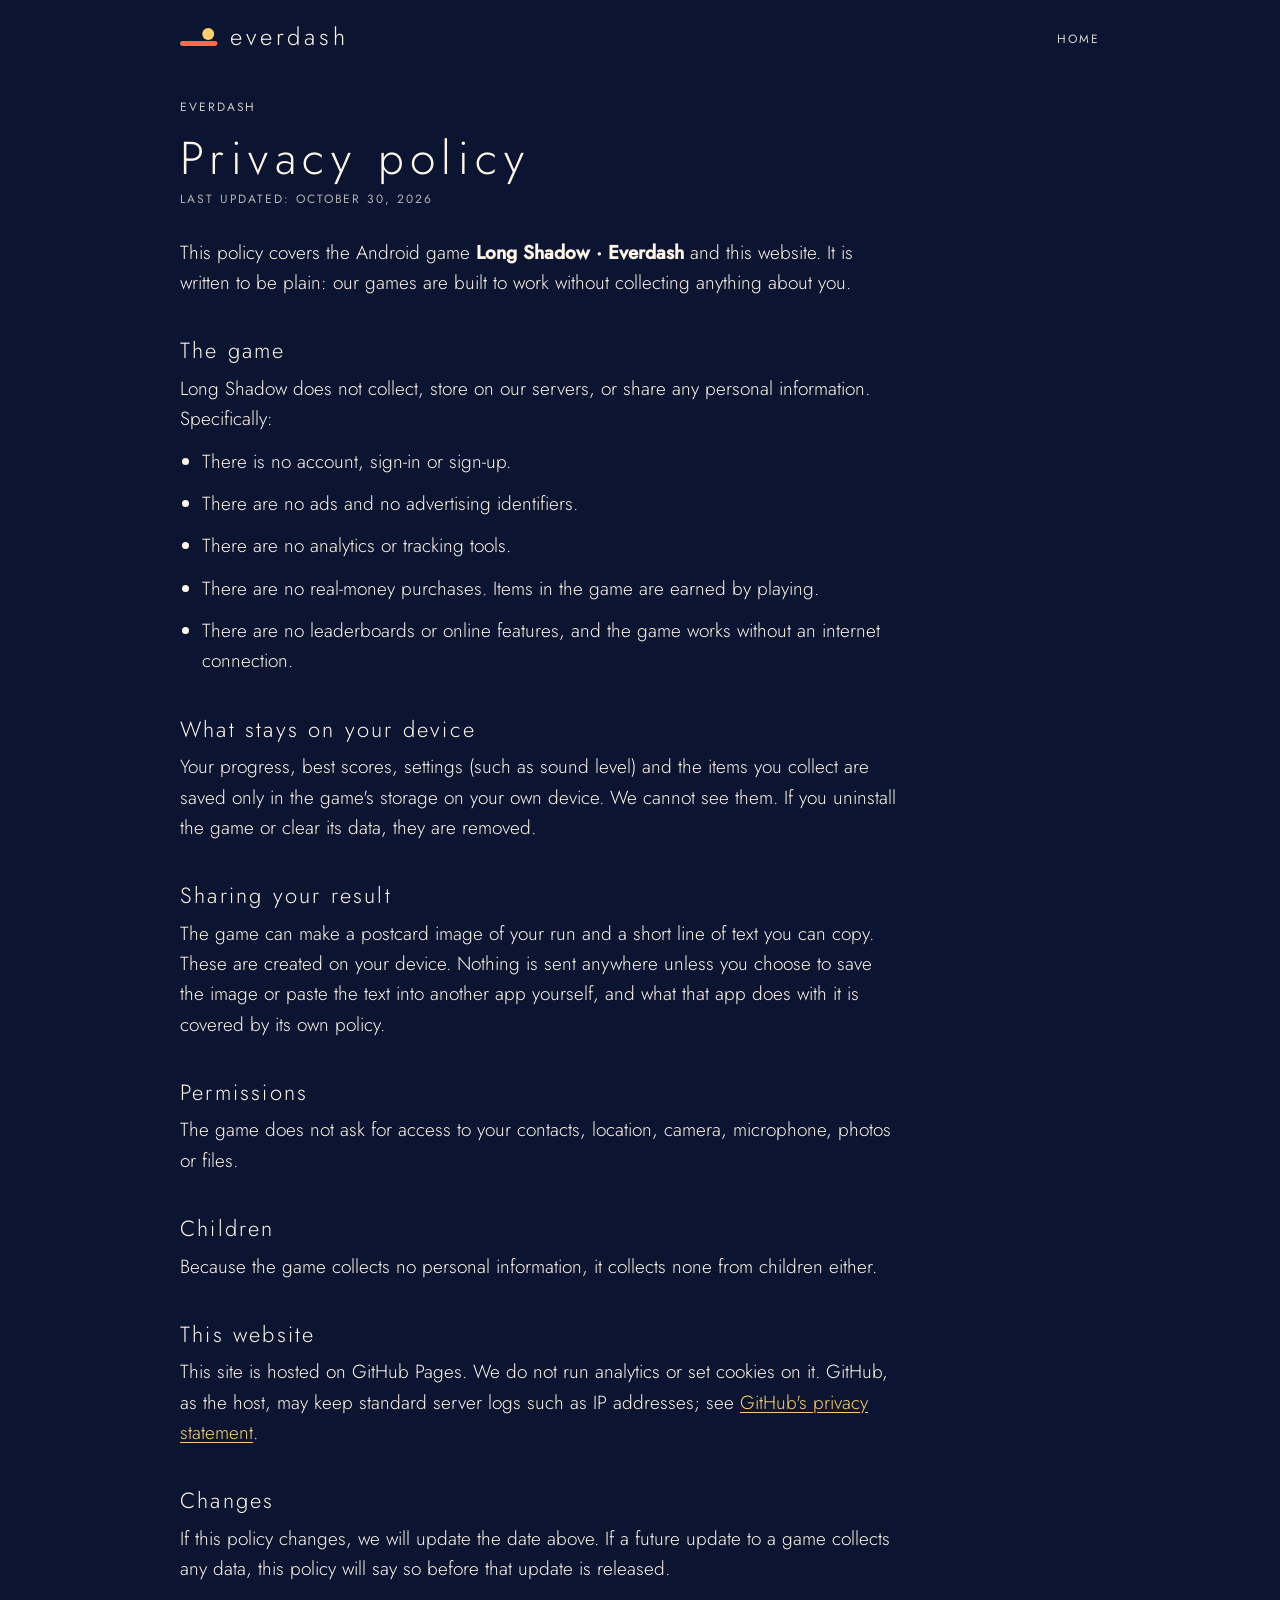
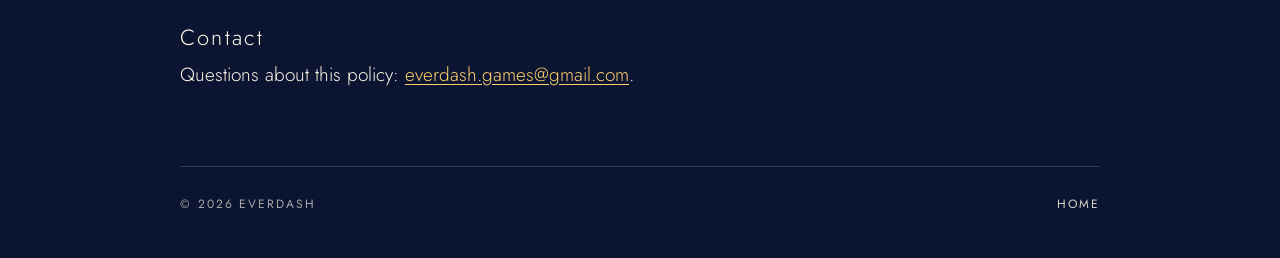
==== privacy.html @ f251dfa6 "Add files via upload" ====
<!doctype html>
<html lang="en">
<head>
<meta charset="utf-8">
<meta name="viewport" content="width=device-width,initial-scale=1">
<meta name="theme-color" content="#0B1430">
<title>Privacy policy · Everdash</title>
<meta name="description" content="Privacy policy for Everdash and the game Long Shadow. The game collects no personal data.">
<link rel="icon" href="favicon.svg" type="image/svg+xml">
<link rel="stylesheet" href="style.css">
</head>
<body>
<div class="wrap">
  <header class="top">
    <a class="brand" href="./" aria-label="Everdash home">
      <svg viewBox="0 0 140 76" aria-hidden="true"><rect x="0" y="52" width="138" height="18" rx="9" fill="#FF6B4A"/><circle cx="104" cy="26" r="22" fill="#FFCF6A"/></svg>
      <span>everdash</span>
    </a>
    <nav><a href="./">Home</a></nav>
  </header>

  <main class="doc">
    <p class="label">Everdash</p>
    <h1>Privacy policy</h1>
    <p class="meta">Last updated: October 30, 2026</p>

    <p>This policy covers the Android game <strong>Long Shadow · Everdash</strong> and this website. It is written to be plain: our games are built to work without collecting anything about you.</p>

    <h2>The game</h2>
    <p>Long Shadow does not collect, store on our servers, or share any personal information. Specifically:</p>
    <ul>
      <li>There is no account, sign-in or sign-up.</li>
      <li>There are no ads and no advertising identifiers.</li>
      <li>There are no analytics or tracking tools.</li>
      <li>There are no real-money purchases. Items in the game are earned by playing.</li>
      <li>There are no leaderboards or online features, and the game works without an internet connection.</li>
    </ul>

    <h2>What stays on your device</h2>
    <p>Your progress, best scores, settings (such as sound level) and the items you collect are saved only in the game's storage on your own device. We cannot see them. If you uninstall the game or clear its data, they are removed.</p>

    <h2>Sharing your result</h2>
    <p>The game can make a postcard image of your run and a short line of text you can copy. These are created on your device. Nothing is sent anywhere unless you choose to save the image or paste the text into another app yourself, and what that app does with it is covered by its own policy.</p>

    <h2>Permissions</h2>
    <p>The game does not ask for access to your contacts, location, camera, microphone, photos or files.</p>

    <h2>Children</h2>
    <p>Because the game collects no personal information, it collects none from children either.</p>

    <h2>This website</h2>
    <p>This site is hosted on GitHub Pages. We do not run analytics or set cookies on it. GitHub, as the host, may keep standard server logs such as IP addresses; see <a href="https://docs.github.com/en/site-policy/privacy-policies/github-general-privacy-statement">GitHub's privacy statement</a>.</p>

    <h2>Changes</h2>
    <p>If this policy changes, we will update the date above. If a future update to a game collects any data, this policy will say so before that update is released.</p>

    <h2>Contact</h2>
    <p>Questions about this policy: <a href="mailto:everdash.games@gmail.com">everdash.games@gmail.com</a>.</p>
  </main>

  <footer>
    <p class="label">&copy; 2026 Everdash</p>
    <a href="./">Home</a>
  </footer>
</div>
</body>
</html>
---- style.css ----
/* Everdash site: Jost only, Night / Ink / Paper, Coral for buttons, Gold for suns */
@font-face{font-family:'Jost';font-weight:300;font-style:normal;font-display:swap;src:url(fonts/jost-latin-300-normal.woff2) format('woff2')}
@font-face{font-family:'Jost';font-weight:400;font-style:normal;font-display:swap;src:url(fonts/jost-latin-400-normal.woff2) format('woff2')}
@font-face{font-family:'Jost';font-weight:500;font-style:normal;font-display:swap;src:url(fonts/jost-latin-500-normal.woff2) format('woff2')}
:root{--night:#0B1430;--ink:#1C264A;--paper:#FFF6E8;--coral:#FF6B4A;--gold:#FFCF6A;color-scheme:dark}
*{box-sizing:border-box}
html{-webkit-text-size-adjust:100%}
body{margin:0;background:var(--night);color:var(--paper);font-family:'Jost','Avenir Next','Segoe UI',system-ui,sans-serif;font-weight:300;font-size:19px;line-height:1.6}
a{color:var(--gold);text-underline-offset:3px}
a:hover{color:var(--paper)}
.wrap{max-width:960px;margin:0 auto;padding:0 20px}
.label{font-size:12px;font-weight:400;letter-spacing:.16em;text-transform:uppercase;opacity:.8;margin:0}
h1,h2{font-weight:300;letter-spacing:.14em;line-height:1.15;margin:0}
h1{font-size:clamp(34px,8vw,56px)}
h2{font-size:clamp(26px,5.5vw,38px)}
/* top bar */
.top{display:flex;justify-content:space-between;align-items:center;padding:22px 0}
.brand{display:flex;align-items:center;gap:12px;text-decoration:none;color:var(--paper)}
.brand svg{width:38px;height:auto;display:block}
.brand span{font-weight:300;font-size:24px;letter-spacing:.16em;line-height:1}
.top nav a{font-size:12px;font-weight:400;letter-spacing:.16em;text-transform:uppercase;color:var(--paper);text-decoration:none;margin-left:22px;opacity:.85}
.top nav a:hover{opacity:1;color:var(--gold)}
/* hero */
.hero{padding:clamp(48px,10vw,110px) 0 clamp(40px,8vw,80px)}
.hero p.lede{max-width:34ch;font-size:clamp(20px,3.4vw,26px);margin:22px 0 0}
.hero .logo-big{width:clamp(110px,22vw,170px);height:auto;margin-bottom:32px;display:block}
/* game card */
.game{background:var(--ink);border-radius:28px;padding:clamp(24px,5vw,48px);display:grid;grid-template-columns:1fr;gap:32px;margin-bottom:56px}
@media(min-width:760px){.game{grid-template-columns:1.1fr 1fr;align-items:center}}
.game h2{margin:10px 0 14px}
.game p{margin:0 0 14px;max-width:44ch}
.pill{display:inline-block;font-weight:500;font-size:12px;letter-spacing:.16em;text-transform:uppercase;color:var(--night);background:var(--coral);border-radius:999px;padding:16px 28px;margin-top:10px;text-decoration:none}
.pill[aria-disabled=true]{cursor:default}
a.pill:hover{color:var(--night);filter:brightness(1.07)}
.facts{list-style:none;padding:0;margin:18px 0 0;display:flex;flex-wrap:wrap;gap:8px 18px}
.facts li{font-size:12px;font-weight:400;letter-spacing:.16em;text-transform:uppercase;color:var(--gold)}
.shots{display:flex;gap:12px;justify-content:center}
.shots img{width:31%;max-width:190px;height:auto;border-radius:16px;display:block}
.shots img:nth-child(2){margin-top:22px}
/* about + contact */
.cols{display:grid;grid-template-columns:1fr;gap:36px;padding-bottom:64px}
@media(min-width:760px){.cols{grid-template-columns:1fr 1fr}}
.cols h2{font-size:clamp(22px,4.5vw,30px);margin:10px 0 14px}
.cols p{margin:0 0 12px}
/* footer */
footer{border-top:1px solid rgba(255,246,232,.16);padding:28px 0 44px;display:flex;flex-wrap:wrap;gap:12px 28px;align-items:center;justify-content:space-between}
footer a{font-size:12px;font-weight:400;letter-spacing:.16em;text-transform:uppercase;text-decoration:none;color:var(--paper);opacity:.85}
footer a:hover{color:var(--gold);opacity:1}
footer .label{opacity:.65}
/* privacy page */
.doc{padding:24px 0 64px;max-width:720px}
.doc h1{font-size:clamp(30px,7vw,46px);margin:14px 0 6px}
.doc h2{font-size:22px;letter-spacing:.1em;margin:40px 0 10px}
.doc p,.doc li{margin:0 0 12px}
.doc ul{padding-left:22px;margin:0 0 12px}
.doc .meta{font-size:12px;font-weight:400;letter-spacing:.16em;text-transform:uppercase;opacity:.7;margin:0 0 28px}
@media(max-width:520px){.top nav a{margin-left:14px}}
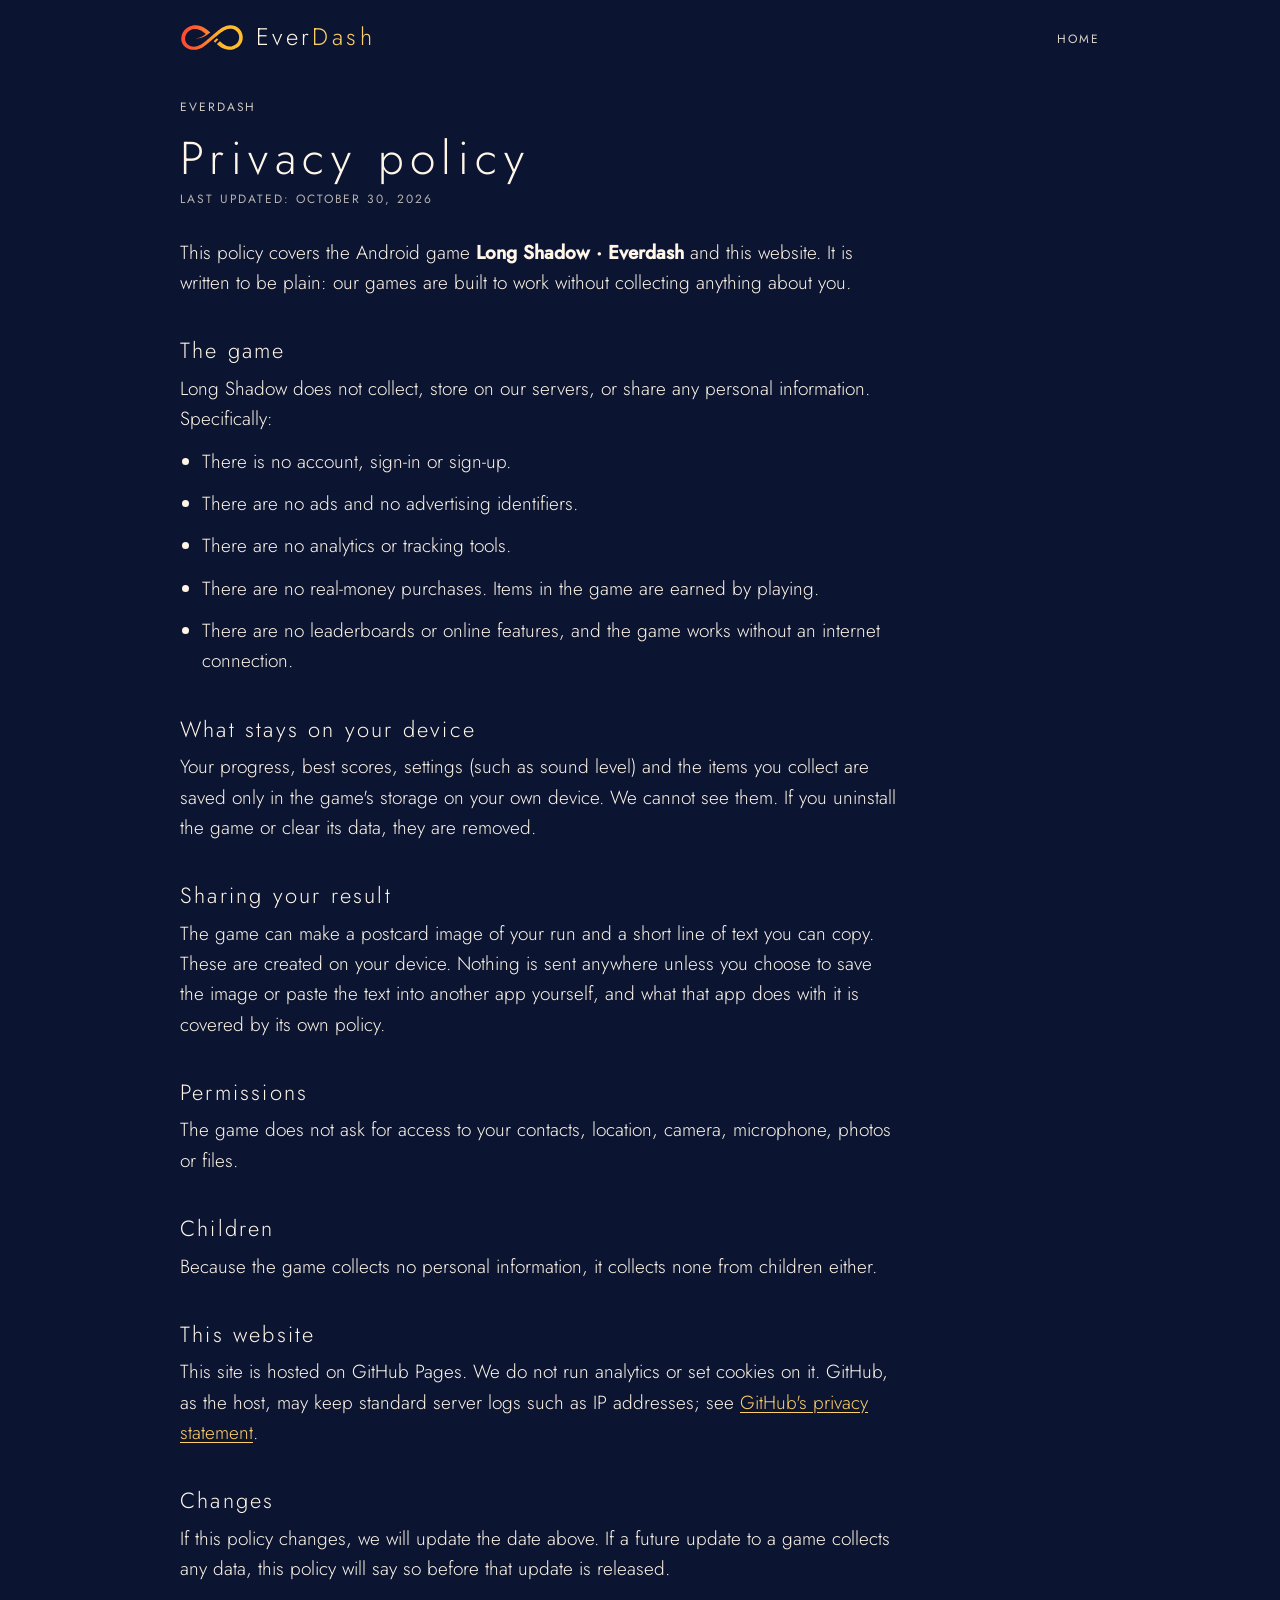
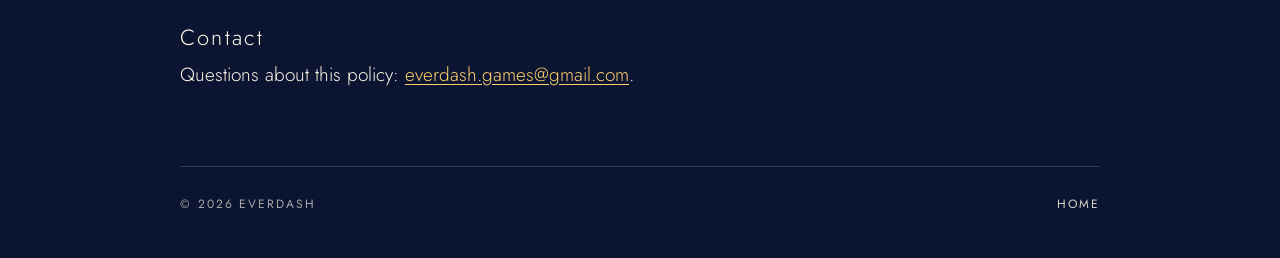
==== commit 2eda7f5c: "Add files via upload" ====
--- a/privacy.html
+++ b/privacy.html
@@ -13,8 +13,8 @@
 <div class="wrap">
   <header class="top">
     <a class="brand" href="./" aria-label="Everdash home">
-      <svg viewBox="0 0 140 76" aria-hidden="true"><rect x="0" y="52" width="138" height="18" rx="9" fill="#FF6B4A"/><circle cx="104" cy="26" r="22" fill="#FFCF6A"/></svg>
-      <span>everdash</span>
+      <img src="img/everdash-mark.svg" alt="" width="64" height="27">
+      <span>Ever<b>Dash</b></span>
     </a>
     <nav><a href="./">Home</a></nav>
   </header>
--- a/style.css
+++ b/style.css
@@ -16,14 +16,15 @@
 /* top bar */
 .top{display:flex;justify-content:space-between;align-items:center;padding:22px 0}
 .brand{display:flex;align-items:center;gap:12px;text-decoration:none;color:var(--paper)}
-.brand svg{width:38px;height:auto;display:block}
-.brand span{font-weight:300;font-size:24px;letter-spacing:.16em;line-height:1}
+.brand img{width:64px;height:auto;display:block}
+.brand span{font-weight:300;font-size:24px;letter-spacing:.14em;line-height:1}
+.brand b{font-weight:300;color:var(--gold)}
 .top nav a{font-size:12px;font-weight:400;letter-spacing:.16em;text-transform:uppercase;color:var(--paper);text-decoration:none;margin-left:22px;opacity:.85}
 .top nav a:hover{opacity:1;color:var(--gold)}
 /* hero */
 .hero{padding:clamp(48px,10vw,110px) 0 clamp(40px,8vw,80px)}
 .hero p.lede{max-width:34ch;font-size:clamp(20px,3.4vw,26px);margin:22px 0 0}
-.hero .logo-big{width:clamp(110px,22vw,170px);height:auto;margin-bottom:32px;display:block}
+.hero .logo-big{width:clamp(220px,40vw,340px);height:auto;margin:0 0 28px -8px;display:block}
 /* game card */
 .game{background:var(--ink);border-radius:28px;padding:clamp(24px,5vw,48px);display:grid;grid-template-columns:1fr;gap:32px;margin-bottom:56px}
 @media(min-width:760px){.game{grid-template-columns:1.1fr 1fr;align-items:center}}
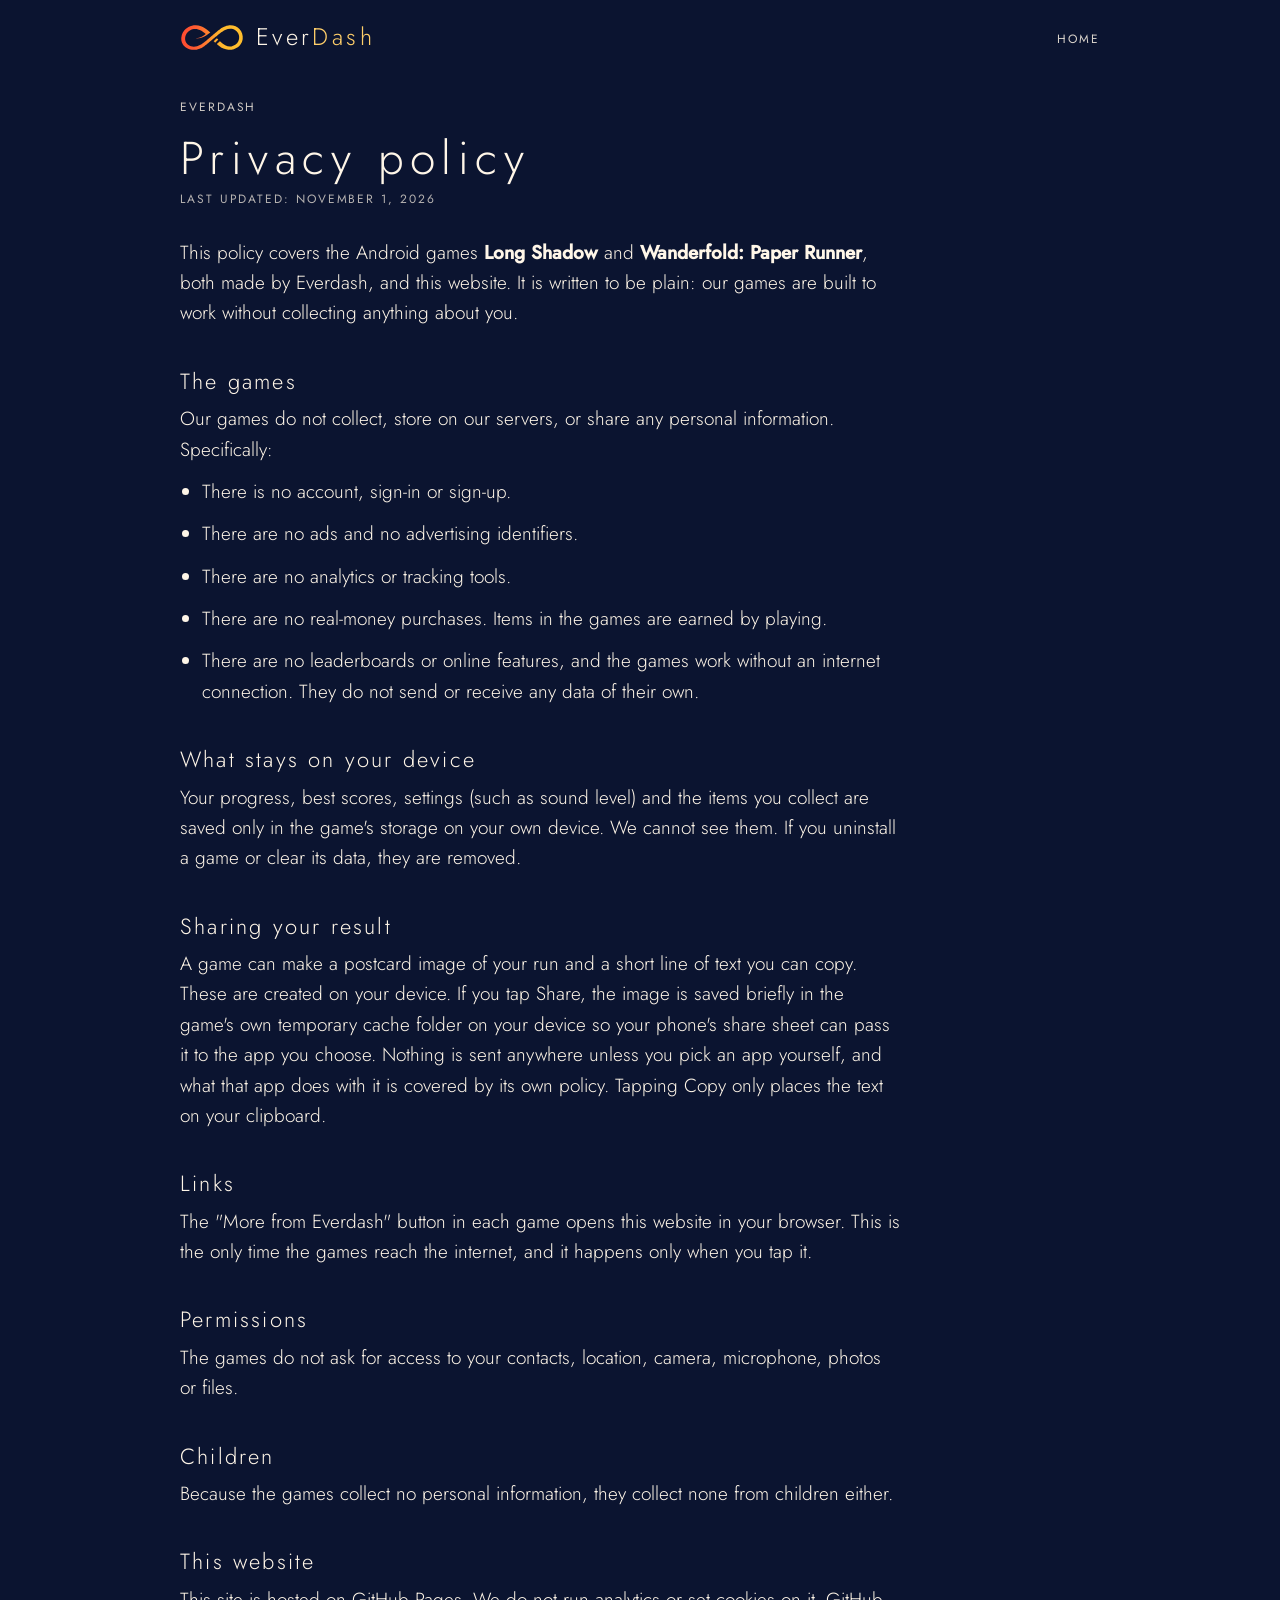
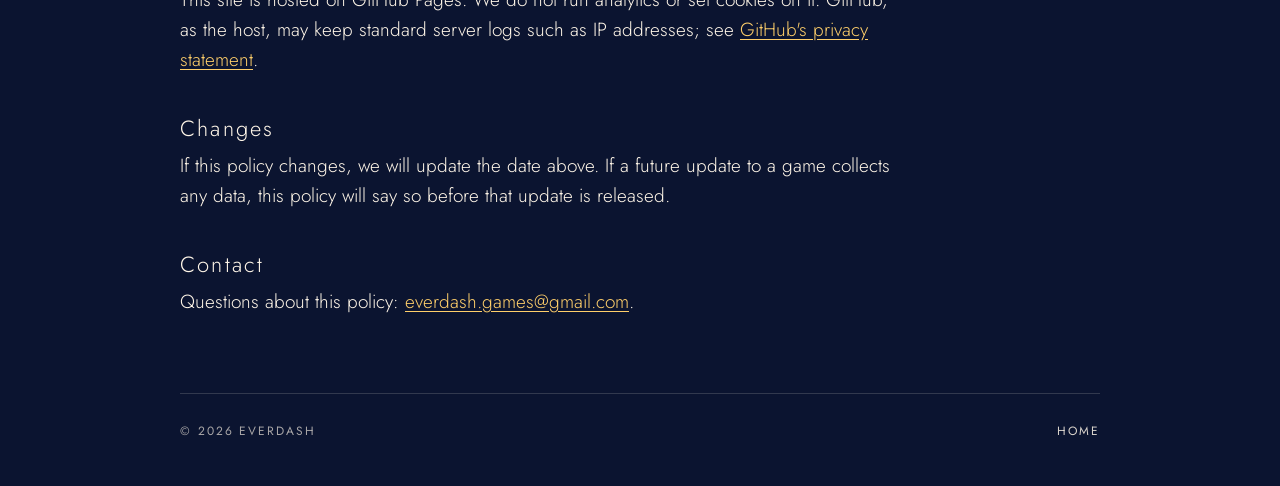
==== commit 6000ee96: "Add files via upload" ====
--- a/privacy.html
+++ b/privacy.html
@@ -5,7 +5,7 @@
 <meta name="viewport" content="width=device-width,initial-scale=1">
 <meta name="theme-color" content="#0B1430">
 <title>Privacy policy · Everdash</title>
-<meta name="description" content="Privacy policy for Everdash and the game Long Shadow. The game collects no personal data.">
+<meta name="description" content="Privacy policy for Everdash, the games Long Shadow and Wanderfold: Paper Runner, and this website. The games collect no personal data.">
 <link rel="icon" href="favicon.svg" type="image/svg+xml">
 <link rel="stylesheet" href="style.css">
 </head>
@@ -22,31 +22,34 @@
   <main class="doc">
     <p class="label">Everdash</p>
     <h1>Privacy policy</h1>
-    <p class="meta">Last updated: October 30, 2026</p>
+    <p class="meta">Last updated: November 1, 2026</p>
 
-    <p>This policy covers the Android game <strong>Long Shadow · Everdash</strong> and this website. It is written to be plain: our games are built to work without collecting anything about you.</p>
+    <p>This policy covers the Android games <strong>Long Shadow</strong> and <strong>Wanderfold: Paper Runner</strong>, both made by Everdash, and this website. It is written to be plain: our games are built to work without collecting anything about you.</p>
 
-    <h2>The game</h2>
-    <p>Long Shadow does not collect, store on our servers, or share any personal information. Specifically:</p>
+    <h2>The games</h2>
+    <p>Our games do not collect, store on our servers, or share any personal information. Specifically:</p>
     <ul>
       <li>There is no account, sign-in or sign-up.</li>
       <li>There are no ads and no advertising identifiers.</li>
       <li>There are no analytics or tracking tools.</li>
-      <li>There are no real-money purchases. Items in the game are earned by playing.</li>
-      <li>There are no leaderboards or online features, and the game works without an internet connection.</li>
+      <li>There are no real-money purchases. Items in the games are earned by playing.</li>
+      <li>There are no leaderboards or online features, and the games work without an internet connection. They do not send or receive any data of their own.</li>
     </ul>
 
     <h2>What stays on your device</h2>
-    <p>Your progress, best scores, settings (such as sound level) and the items you collect are saved only in the game's storage on your own device. We cannot see them. If you uninstall the game or clear its data, they are removed.</p>
+    <p>Your progress, best scores, settings (such as sound level) and the items you collect are saved only in the game's storage on your own device. We cannot see them. If you uninstall a game or clear its data, they are removed.</p>
 
     <h2>Sharing your result</h2>
-    <p>The game can make a postcard image of your run and a short line of text you can copy. These are created on your device. Nothing is sent anywhere unless you choose to save the image or paste the text into another app yourself, and what that app does with it is covered by its own policy.</p>
+    <p>A game can make a postcard image of your run and a short line of text you can copy. These are created on your device. If you tap Share, the image is saved briefly in the game's own temporary cache folder on your device so your phone's share sheet can pass it to the app you choose. Nothing is sent anywhere unless you pick an app yourself, and what that app does with it is covered by its own policy. Tapping Copy only places the text on your clipboard.</p>
+
+    <h2>Links</h2>
+    <p>The "More from Everdash" button in each game opens this website in your browser. This is the only time the games reach the internet, and it happens only when you tap it.</p>
 
     <h2>Permissions</h2>
-    <p>The game does not ask for access to your contacts, location, camera, microphone, photos or files.</p>
+    <p>The games do not ask for access to your contacts, location, camera, microphone, photos or files.</p>
 
     <h2>Children</h2>
-    <p>Because the game collects no personal information, it collects none from children either.</p>
+    <p>Because the games collect no personal information, they collect none from children either.</p>
 
     <h2>This website</h2>
     <p>This site is hosted on GitHub Pages. We do not run analytics or set cookies on it. GitHub, as the host, may keep standard server logs such as IP addresses; see <a href="https://docs.github.com/en/site-policy/privacy-policies/github-general-privacy-statement">GitHub's privacy statement</a>.</p>
--- a/style.css
+++ b/style.css
@@ -32,6 +32,17 @@
 .game p{margin:0 0 14px;max-width:44ch}
 .pill{display:inline-block;font-weight:500;font-size:12px;letter-spacing:.16em;text-transform:uppercase;color:var(--night);background:var(--coral);border-radius:999px;padding:16px 28px;margin-top:10px;text-decoration:none}
 .pill[aria-disabled=true]{cursor:default}
+.app-icon{width:72px;height:72px;border-radius:18px;display:block;margin:0 0 18px;box-shadow:0 6px 18px rgba(0,0,0,.28)}
+/* the second game keeps its own warm paper look inside the same site */
+.game+.game{margin-top:-24px}
+.game.paper{background:var(--paper);color:var(--ink)}
+.game.paper .label{color:#6a76a0;opacity:1}
+.game.paper h2{font-weight:500;letter-spacing:.02em}
+.game.paper h2 .sub{display:block;font-size:12px;font-weight:500;letter-spacing:.34em;text-transform:uppercase;color:#6a76a0;margin-top:10px}
+.game.paper p{color:#3a4670}
+.game.paper .facts li{color:#c0522c}
+.game.paper .shots img{box-shadow:0 8px 22px rgba(20,28,60,.22)}
+@media(min-width:760px){.game.flip .shots{order:-1}}
 a.pill:hover{color:var(--night);filter:brightness(1.07)}
 .facts{list-style:none;padding:0;margin:18px 0 0;display:flex;flex-wrap:wrap;gap:8px 18px}
 .facts li{font-size:12px;font-weight:400;letter-spacing:.16em;text-transform:uppercase;color:var(--gold)}
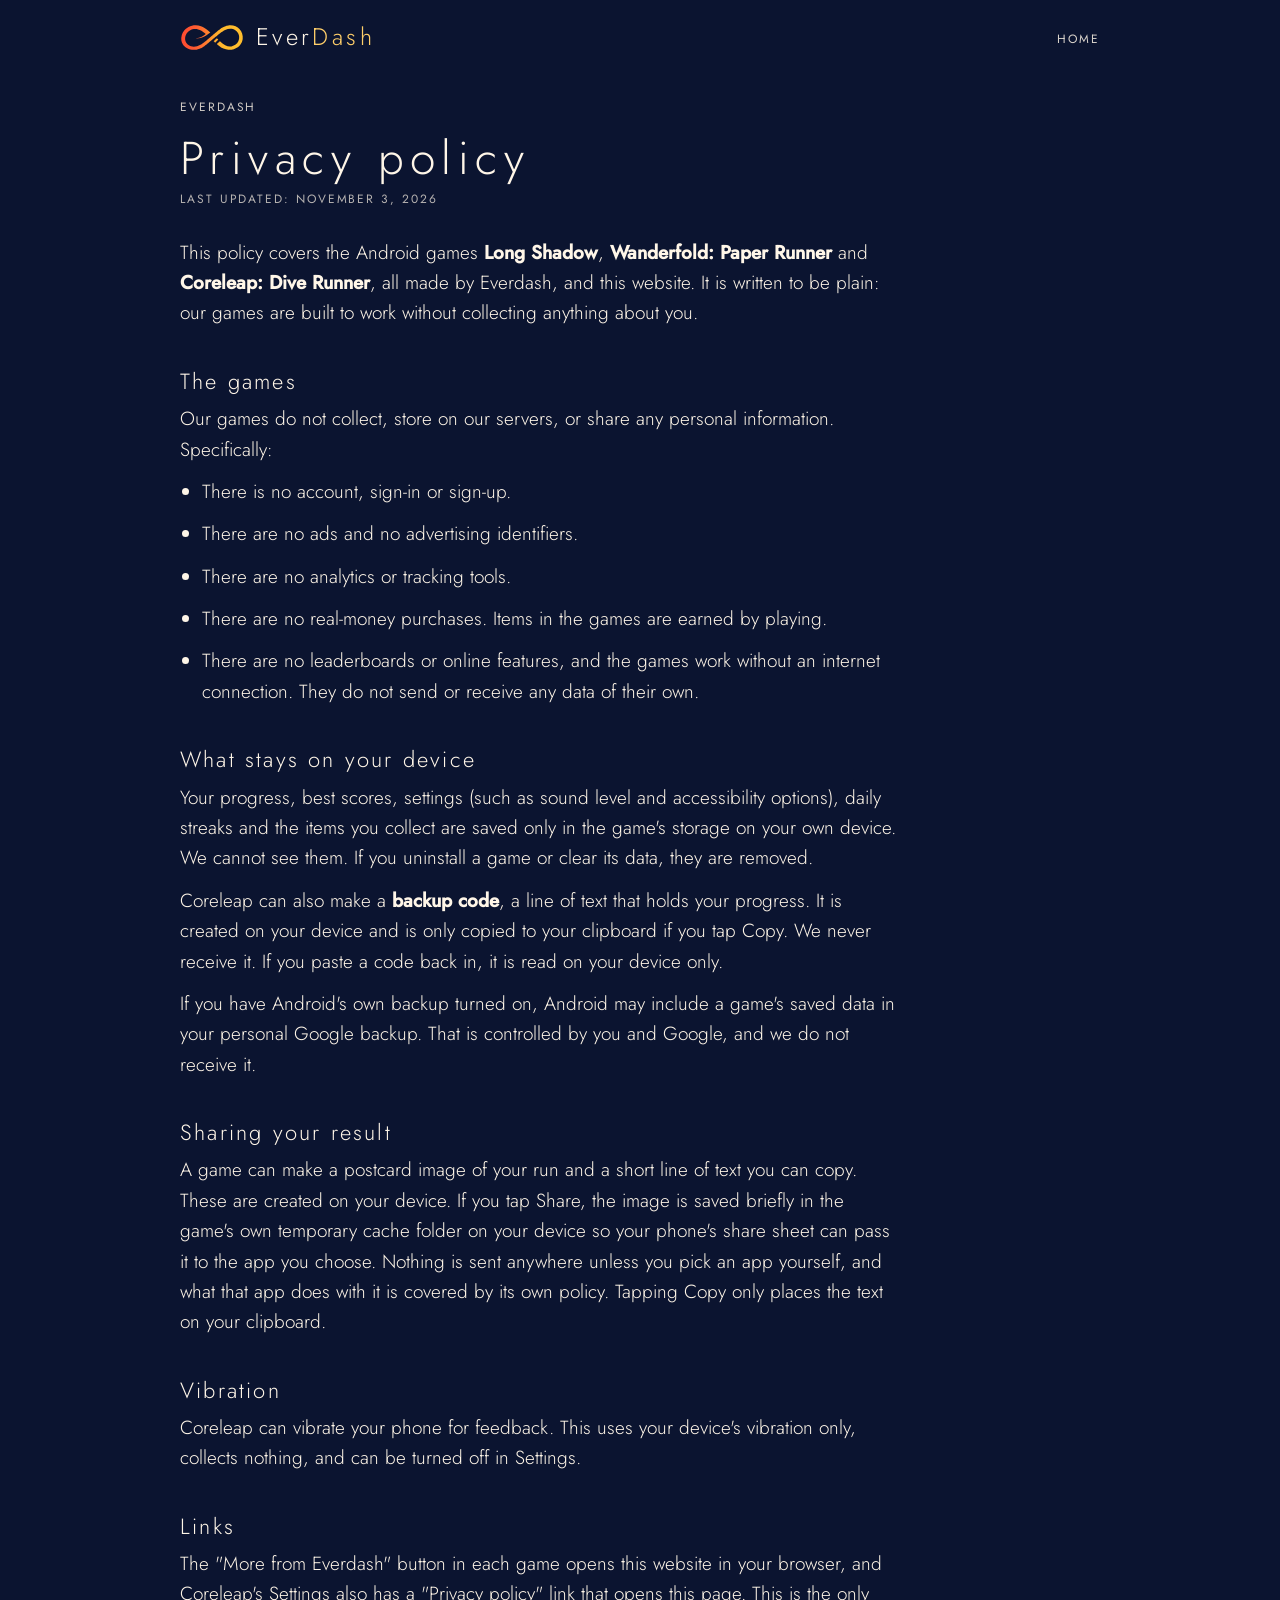
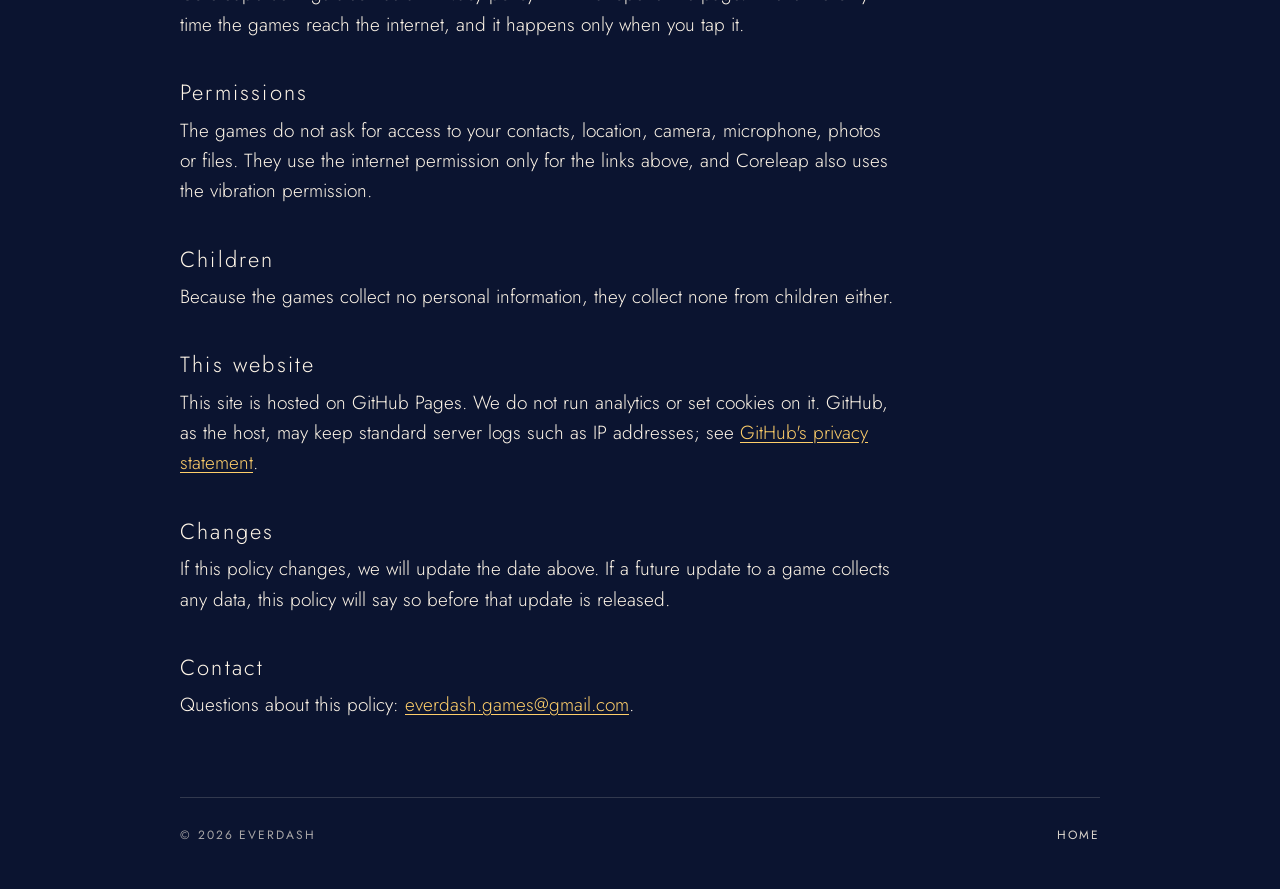
==== commit 50153704: "Add files via upload" ====
--- a/privacy.html
+++ b/privacy.html
@@ -5,7 +5,7 @@
 <meta name="viewport" content="width=device-width,initial-scale=1">
 <meta name="theme-color" content="#0B1430">
 <title>Privacy policy · Everdash</title>
-<meta name="description" content="Privacy policy for Everdash, the games Long Shadow and Wanderfold: Paper Runner, and this website. The games collect no personal data.">
+<meta name="description" content="Privacy policy for Everdash, the games Long Shadow, Wanderfold: Paper Runner and Coreleap: Dive Runner, and this website. The games collect no personal data.">
 <link rel="icon" href="favicon.svg" type="image/svg+xml">
 <link rel="stylesheet" href="style.css">
 </head>
@@ -22,9 +22,9 @@
   <main class="doc">
     <p class="label">Everdash</p>
     <h1>Privacy policy</h1>
-    <p class="meta">Last updated: November 1, 2026</p>
+    <p class="meta">Last updated: November 3, 2026</p>
 
-    <p>This policy covers the Android games <strong>Long Shadow</strong> and <strong>Wanderfold: Paper Runner</strong>, both made by Everdash, and this website. It is written to be plain: our games are built to work without collecting anything about you.</p>
+    <p>This policy covers the Android games <strong>Long Shadow</strong>, <strong>Wanderfold: Paper Runner</strong> and <strong>Coreleap: Dive Runner</strong>, all made by Everdash, and this website. It is written to be plain: our games are built to work without collecting anything about you.</p>
 
     <h2>The games</h2>
     <p>Our games do not collect, store on our servers, or share any personal information. Specifically:</p>
@@ -37,16 +37,21 @@
     </ul>
 
     <h2>What stays on your device</h2>
-    <p>Your progress, best scores, settings (such as sound level) and the items you collect are saved only in the game's storage on your own device. We cannot see them. If you uninstall a game or clear its data, they are removed.</p>
+    <p>Your progress, best scores, settings (such as sound level and accessibility options), daily streaks and the items you collect are saved only in the game's storage on your own device. We cannot see them. If you uninstall a game or clear its data, they are removed.</p>
+    <p>Coreleap can also make a <strong>backup code</strong>, a line of text that holds your progress. It is created on your device and is only copied to your clipboard if you tap Copy. We never receive it. If you paste a code back in, it is read on your device only.</p>
+    <p>If you have Android's own backup turned on, Android may include a game's saved data in your personal Google backup. That is controlled by you and Google, and we do not receive it.</p>
 
     <h2>Sharing your result</h2>
     <p>A game can make a postcard image of your run and a short line of text you can copy. These are created on your device. If you tap Share, the image is saved briefly in the game's own temporary cache folder on your device so your phone's share sheet can pass it to the app you choose. Nothing is sent anywhere unless you pick an app yourself, and what that app does with it is covered by its own policy. Tapping Copy only places the text on your clipboard.</p>
 
+    <h2>Vibration</h2>
+    <p>Coreleap can vibrate your phone for feedback. This uses your device's vibration only, collects nothing, and can be turned off in Settings.</p>
+
     <h2>Links</h2>
-    <p>The "More from Everdash" button in each game opens this website in your browser. This is the only time the games reach the internet, and it happens only when you tap it.</p>
+    <p>The "More from Everdash" button in each game opens this website in your browser, and Coreleap's Settings also has a "Privacy policy" link that opens this page. This is the only time the games reach the internet, and it happens only when you tap it.</p>
 
     <h2>Permissions</h2>
-    <p>The games do not ask for access to your contacts, location, camera, microphone, photos or files.</p>
+    <p>The games do not ask for access to your contacts, location, camera, microphone, photos or files. They use the internet permission only for the links above, and Coreleap also uses the vibration permission.</p>
 
     <h2>Children</h2>
     <p>Because the games collect no personal information, they collect none from children either.</p>
